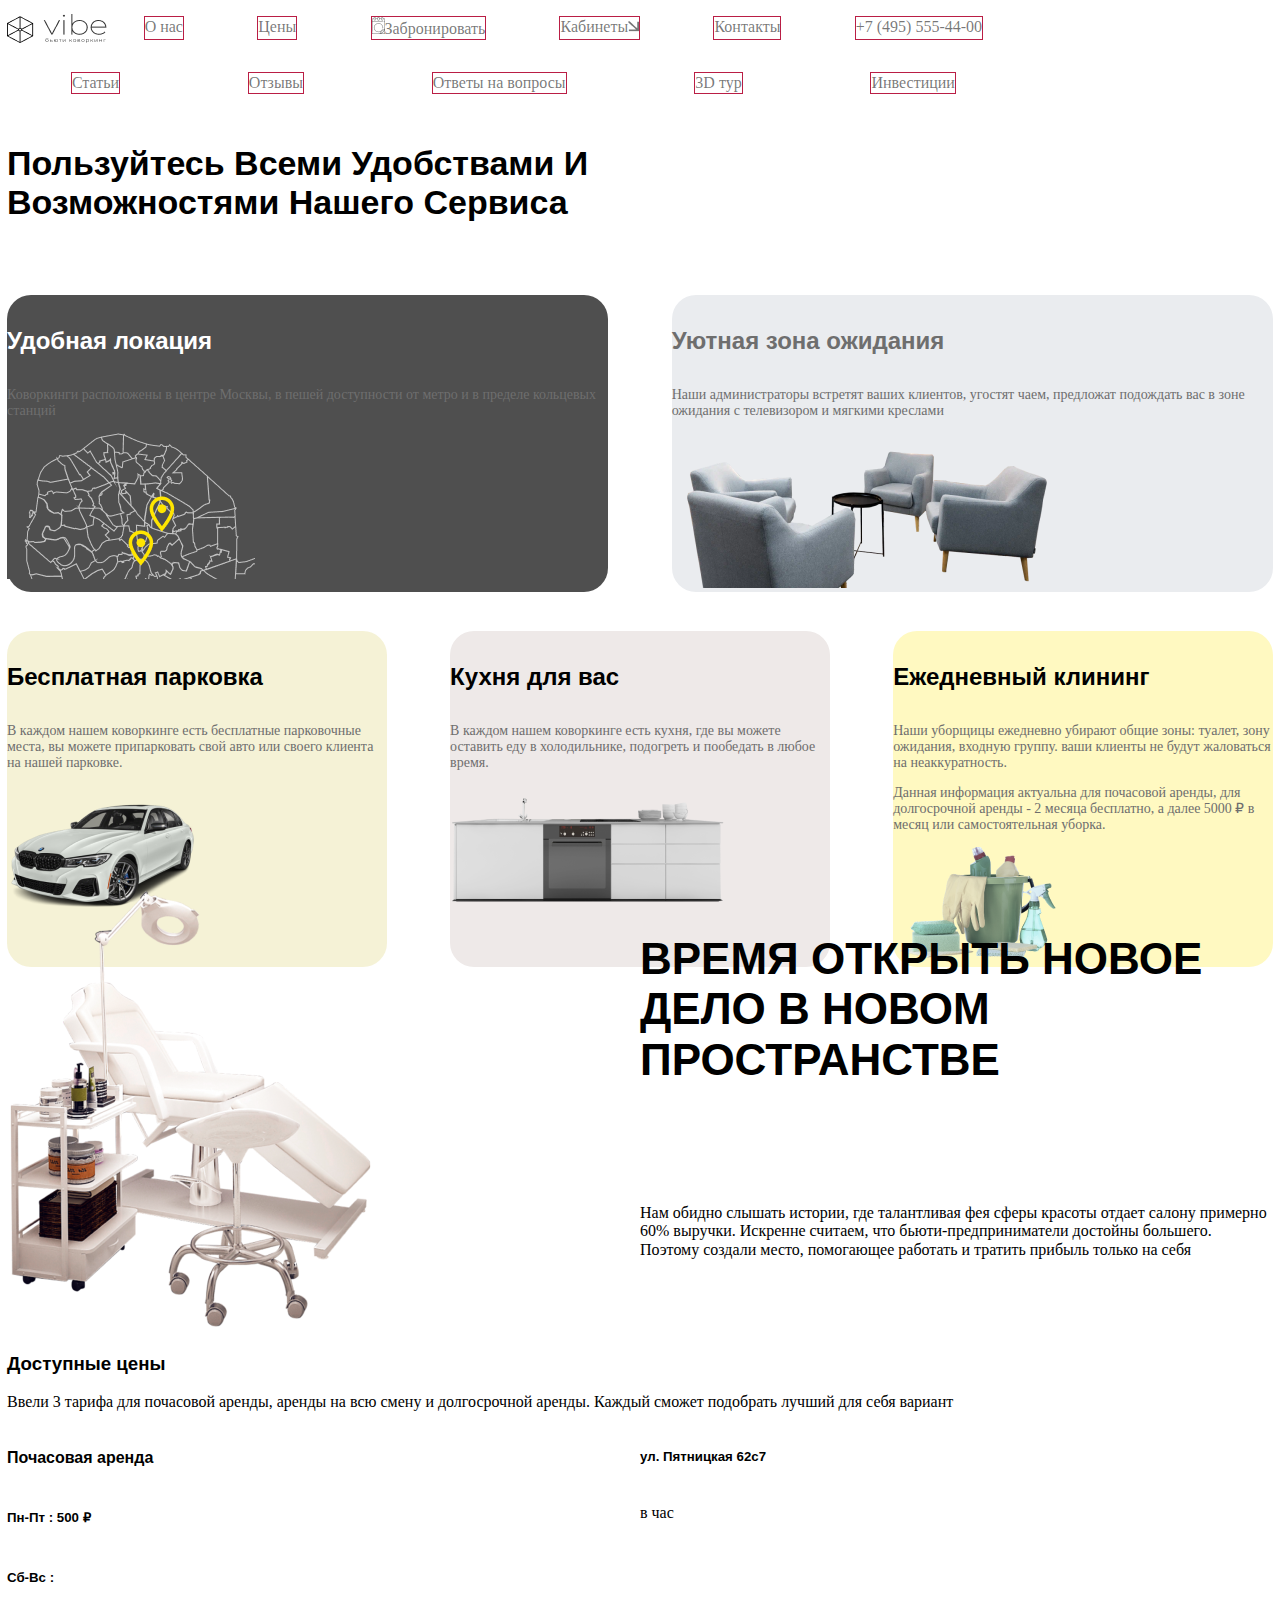
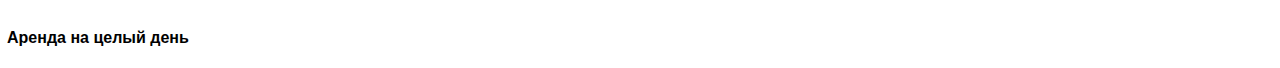
==== index.html @ b263840d "first commit" ====
<!DOCTYPE html>
<html lang="ru">

<head>
    <meta charset="UTF-8">
    <meta http-equiv="X-UA-Compatible" content="IE=edge">
    <meta name="viewport" content="width=device-width, initial-scale=1.0">
    <title>VIBE Бьюти коворкинг</title>
    <link rel="stylesheet" href="./assets/style/normalize.css">
    <link rel="stylesheet" href="./assets/style/style.css">
    <link rel="preconnect" href="https://fonts.googleapis.com">
    <link rel="preconnect" href="https://fonts.gstatic.com" crossorigin>
    <link href="https://fonts.googleapis.com/css2?family=Tenor+Sans&display=swap" rel="stylesheet">
    <link rel="shortcut icon" href="./assets/images/lg.png" type="image/png">

</head>

<body>
    <div class="container">
        <header class="header">
            <!-- ===============навигация в шапке -->
            <nav>
                <div class="navbar one">
                    <img class="logo" src="./assets/images/logo.png" alt="логотип">
                    <ul class="nav one">
                        <li><a href="#" target="_blank">О нас</a></li>
                        <li><a href="#" target="_blank">Цены </a></li>
                        <li><a href="#" target="_blank">
                                <img class="img" src="./assets/images/img1.png" alt="бронь">Забронировать</a></li>
                        <li><a href="#" target="_blank">
                                Кабинеты<img class="img" src="./assets/images/img2.png" alt="Кабинеты"></a></li>
                        <li><a href="#" target="_blank">Контакты</a></li>
                        <li id="phone"><a href="tel:+74955554400"><span class="icon flaticon-phone-call-1">+7 (495)
                                    555-44-00</span></a>
                        </li>
                    </ul>
                </div>
            </nav>
            <nav class="navbar more_detailed">
                <ul class="nav twoo">
                    <li><a href="#" target="_blank">Статьи</a></li>
                    <li><a href="#" target="_blank">Отзывы</a></li>
                    <li><a href="#" target="_blank">Ответы на вопросы</a></li>
                    <li><a href="#" target="_blank">3D тур</a></li>
                    <li><a href="#" target="_blank">Инвестиции</a></li>
                </ul>
            </nav>
        </header>
        <main>
            <!-- ===============ПЕРВАЯ СТРАНИЦА -->
            <!-- <section class="home">
                <div class="text">
                    <h1>Кабинеты для бьюти мастеров всех профессий </h1>
                    <p>Занимайтесь любимым делом, зарабатывая <span>до 1 000 000 руб./год,</span> арендуя локации в
                        одной
                        из 2 точек сети Vibe Coworking</p>
                    <button>Забронировать время</button>
                </div>
                <div class="image">
                    <img src="assets/images/image1.png" alt="Кабинет">
                </div>
            </section> -->

            <!-- ===============ВТОРАЯ СТРАНИЦА -->
            <section class="our_service">
                <h3>Пользуйтесь всеми удобствами и возможностями нашего сервиса</h3>
                <div class="location">
                    <h4>Удобная локация</h4>
                    <p>Коворкинги расположены в центре Москвы, в пешей доступности от метро и в пределе кольцевых
                        станций
                    </p>
                    <div>
                        <img src="assets/images/Mask_group.png" alt="локация">
                    </div>
                </div>
                <div class="waiting_area">
                    <h4>Уютная зона ожидания</h4>
                    <p>Наши администраторы встретят ваших клиентов, угостят чаем, предложат подождать вас в зоне
                        ожидания с
                        телевизором и мягкими креслами</p>
                    <div>
                        <img src="assets/images/image3.png" alt="зона ожидания">
                    </div>
                </div>
                <div class="parcing">
                    <h4>Бесплатная парковка</h4>
                    <p>В каждом нашем коворкинге есть бесплатные парковочные места, вы можете припарковать свой авто или
                        своего клиента на нашей парковке.</p>
                    <div>
                        <img src="assets/images/image4.png" alt="зона ожидания">
                    </div>
                </div>
                <div class="kitchen">
                    <h4>Кухня для вас</h4>
                    <p>В каждом нашем коворкинге есть кухня, где вы можете оставить еду в холодильнике, подогреть и
                        пообедать в любое время.</p>
                    <div>
                        <img src="assets/images/image5.png" alt="зона ожидания">
                    </div>
                </div>
                <div class="clining">
                    <h4>Ежедневный клининг</h4>
                    <p>Наши уборщицы ежедневно убирают общие зоны: туалет, зону ожидания, входную группу. ваши клиенты
                        не
                        будут жаловаться на неаккуратность.</p>
                    <p class="note">Данная информация актуальна для почасовой аренды, для долгосрочной аренды - 2 месяца
                        бесплатно, а
                        далее 5000 ₽ в месяц или самостоятельная уборка.</p>
                    <div>
                        <img src="assets/images/image6.png" alt="зона ожидания">
                    </div>
                </div>
            </section>
            <!-- ===============ТРЕТЬЯ СТРАНИЦА -->
            <section class="time">
                <div>
                    <img src="assets/images/chair7.png" alt="Кресло"></div>
                <h3>ВРЕМЯ ОТКРЫТЬ НОВОЕ ДЕЛО В НОВОМ ПРОСТРАНСТВЕ</h3>
                <p>Нам обидно слышать истории, где талантливая фея сферы красоты отдает салону примерно 60% выручки.
                    Искренне считаем, что бьюти-предприниматели достойны большего. Поэтому создали место, помогающее
                    работать и тратить прибыль только на себя</p>
            </section>
            <!-- ===============ЧЕТВЕРАЯ СТРАНИЦА -->
            <section class="price">
                <h3>Доступные цены</h3>
                <p>Ввели 3 тарифа для почасовой аренды, аренды на всю смену и долгосрочной аренды. Каждый сможет
                    подобрать
                    лучший для себя вариант</p>
                <article class="time">
                    <h4>Почасовая аренда </h4>
                    <h5>ул. Пятницкая 62с7</h5>
                    <h5>Пн-Пт :
                        <span class="cost">500 ₽</span></h5>
                    <p>в час</p>
                    <h5>Сб-Вс :</h5>

                </article>
                <article class="day">
                    <h4>Аренда на целый день </h4>



                </article>
            </section>
            <!-- ===============ПЯТАЯ СТРАНИЦА -->

        </main>

        <footer>

        </footer>
    </div>
</body>

</html>
---- assets/style/style.css ----
body{
    font-family:  sans-serif;
    font-style: normal;
    font-weight: 400;
    /* box-sizing: border-box;     */
    color: #000000;
    margin: 0 auto;
}
.container {   
    box-sizing: border-box;
    width: 100vw;
    max-width: 1440px;
    padding: 0 7px;
    display: grid;
    margin: 0 auto;
}
h1 ,h2, h3,{ 
    font-family:'Tenor Sans', sans-serif;
}
p{
    font-family: 'TT Norms';
    font-style: normal;
    font-weight: 400;
    font-size: 16px;

}
.navbar{
display: flex;
align-items: center;
width: 100vw;
}
ul.nav{
    display: flex;
    flex-direction: row;
    text-align: center;
    justify-content: space-around;
    width: 100%;
    margin-left: 0px;
    padding-left: 0px;
    list-style: none;
}
ul.nav a {
    display: inline-block;
    text-decoration: none;
    font-family: 'TT Norms';

font-weight: 500;
font-size: 16px;
line-height: 20px;
color: rgba(0, 0, 0, 0.54);
flex: none;
order: 4;
flex-grow: 0;
border: rgb(186, 30, 69) 1px solid;
}
.nav li { 
    display: inline-flex; 
    /* border: aqua 1px solid; */
    
}
button{
    cursor: pointer;
}
.header{
background-color: #fff;

grid-column: 1/2;
grid-row: 1/2;

}
.navbar{
    width: 80%;
    display: inline-flex;
}

/* ===========================ПЕРВАЯ СТРАНИЦА */
.home{
    grid-column: 1/2;
    grid-row: 1/2;
    display: grid;
    grid-template-columns:repeat(2, 1fr) ;
    width: 100%;
    justify-items:center;
   
}
.text{
    grid-template: 1/2;
}
.text h1{
    font-size: 3.8em;
    line-height: 120%;
    color: #36392F; 
}
.text p{
    font-size: 16px;
    line-height: 26px;
color: #000000;
}
.text span{
    font-weight: bold;
}
.text button{
    display: flex;
justify-content: center;
align-items: center;
gap: 10px;
width: 286px;
height: 55px;
background: #FFE600;
border-radius: 4px;
}
.image{
    grid-template: 2/3;
    display: flex;
}
.image img {
    opacity: 0.9;
    z-index: -1;
    background-color: #b77272;
    background-image: url("../images/Group12.png");
    background-size: 100% 100%;
}
/* =========================ВТОРАЯ СТРАНИЦА */
.our_service{
    grid-row: 3/4;
    display: grid;
    grid-template-columns:repeat(6, 1fr) ;
    grid-template-rows: repeat(3, auto);
    /* width: 100%; */
    gap: 5%;
    box-sizing: border-box;
}
.our_service h3{
    grid-column: 1/5;
    grid-row: 1/2;
    box-sizing: border-box;
    font-size: 34px;
    text-transform: capitalize;
    /* width: 100%; */
}
.our_service h4{
    font-size: 24px;
    
}
.our_service p{
    font-size: 14px;
    color: #6E6E6E;
}

.location  {
    grid-column: 1/4;
    grid-row: 2/3;
    box-sizing: border-box;
    background: #4F4F4F;
    border-radius: 24px;
    color: #fff;
}

.location div{
    grid-column: 3/4;
    grid-row: 2/4   
}

.waiting_area{
    grid-column: 4/7;
    grid-row: 2/3;
    box-sizing: border-box;
    background: #EAECEF;
    border-radius: 24px;
    color: #6E6E6E;
}

.parcing{
    grid-column: 1/3;
    grid-row: 3/4;
    box-sizing: border-box;    
    background: rgba(239, 234, 187, 0.6);
border-radius: 24px;
}
.kitchen{
grid-column: 3/5;
grid-row: 3/4;
background: #EEE9E8;
border-radius: 24px;
}
.clining{
grid-column: 5/7;
grid-row: 3/4;
background: #FFF9C1;
border-radius: 24px;
}
.clining.note{
    font-size: 7.5px;
    background-color: #fff;
}
/* =========================Третья СТРАНИЦА */
.time{
    grid-row: 3/4;
    display: grid;
    grid-template-columns: repeat(2, 1fr);
    grid-template-rows: repeat(2, auto);
}
.time div{
    grid-column: 1/2;
    grid-row: 1/3;
}
.time h3{
    grid-column: 2/3;
    grid-row: 1/2;
    font-size: 44px;
text-transform: uppercase;
}
.time p{
    grid-column: 2/3;
    grid-row: 2/3;}
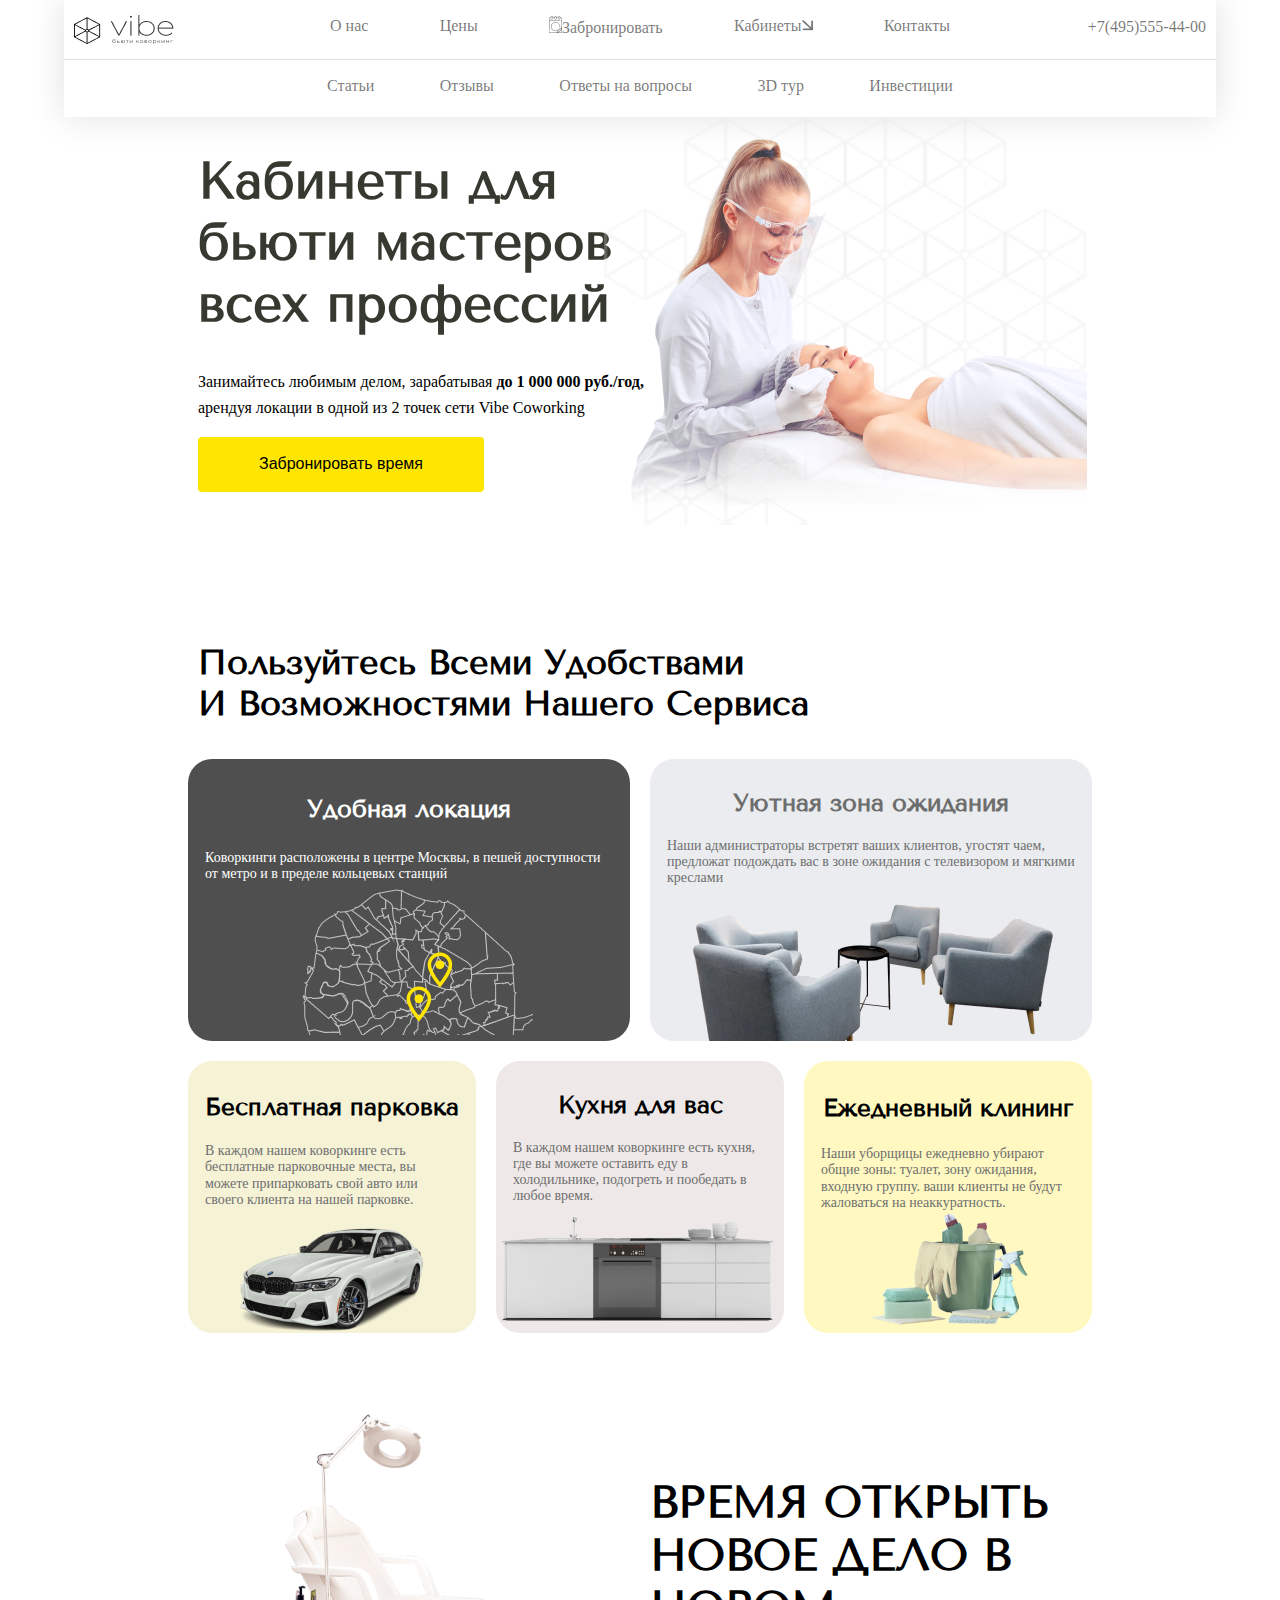
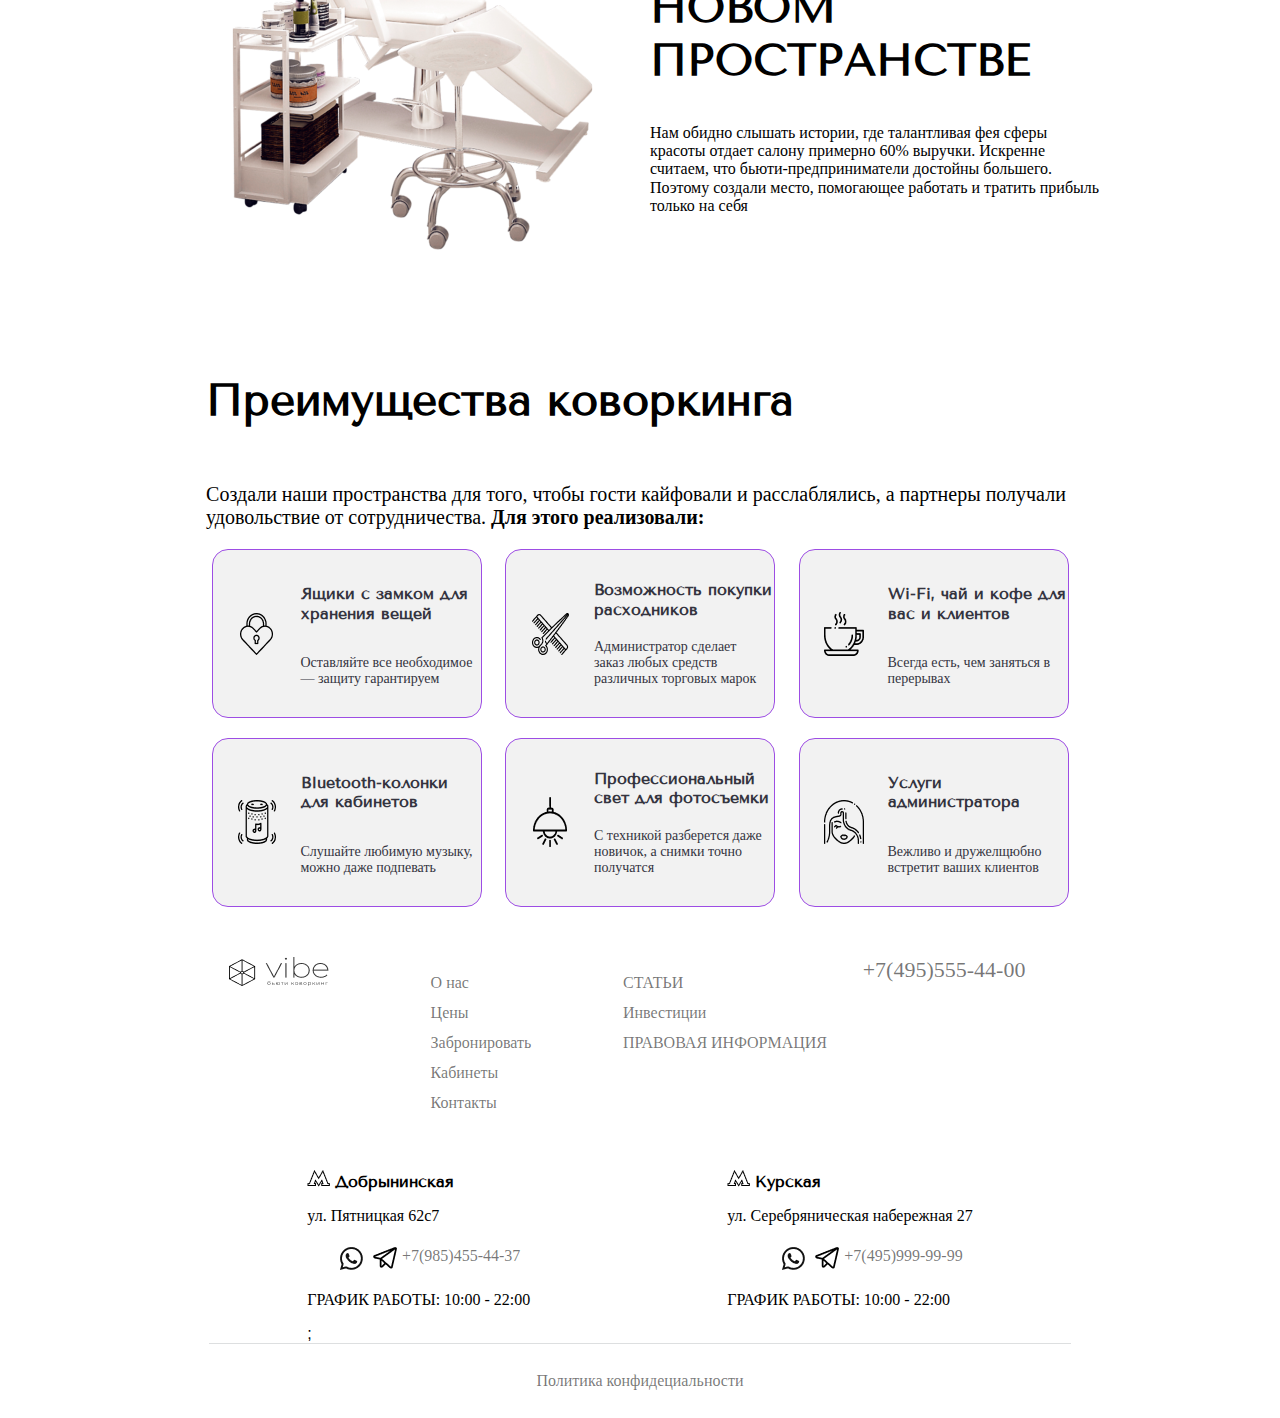
==== commit 00dd4a86: "недочеты" ====
--- a/index.html
+++ b/index.html
@@ -17,137 +17,246 @@
 
 <body>
     <div class="container">
-        <header class="header">
-            <!-- ===============навигация в шапке -->
-            <nav>
-                <div class="navbar one">
+        <!-- ===============навигация в шапке -->
+        <header>
+            <div class="header">
+                <div class="dropdown">МЕНЮ
+                    <!-- выпадающий список -->
+                    <button class="dropbtn">
+                        <i class="fa fa-caret-down"></i>
+                    </button>
+                    <div class="dropdown-content">
+                        <a href="#" target="_blank">О нас</a>
+                        <a href="#" target="_blank">Цены </a>
+                        <a href="#" target="_blank">Кабинеты</a>
+                        <a href="#" target="_blank">Контакты</a>
+                    </div>
+                </div>
+                <div class="nav1">
                     <img class="logo" src="./assets/images/logo.png" alt="логотип">
-                    <ul class="nav one">
+
+                    <nav class="navbar one">
+                        <ul class="nav one">
+                            <li><a href="#" target="_blank">О нас</a></li>
+                            <li><a href="#" target="_blank">Цены </a></li>
+                            <li><a href="#" target="_blank">
+                                    <img class="img" src="./assets/images/img1.png" alt="бронь">Забронировать</a></li>
+                            <li><a href="#" target="_blank">
+                                    Кабинеты<img class="img" src="./assets/images/img2.png" alt="Кабинеты"></a></li>
+                            <li><a href="#" target="_blank">Контакты</a></li>
+                        </ul>
+                    </nav>
+
+                    <div class="phone-link"><a href="tel:+74955554400">+7(495)555-44-00</a>
+                    </div>
+                </div>
+                <div class="nav2">
+                    <nav class="navbar more_detailed">
+                        <ul class="nav twoo">
+                            <li><a href="#" target="_blank">Статьи</a></li>
+                            <li><a href="#" target="_blank">Отзывы</a></li>
+                            <li><a href="#" target="_blank">Ответы на вопросы</a></li>
+                            <li><a href="#" target="_blank">3D тур</a></li>
+                            <li><a href="#" target="_blank">Инвестиции</a></li>
+                        </ul>
+                    </nav>
+                </div>
+            </div>
+        </header>
+        <main class="main">
+            <!-- ===============ПЕРВАЯ СТРАНИЦА -->
+            <section>
+                <div class="home">
+                    <div class="text">
+                        <h1>Кабинеты для бьюти мастеров всех профессий </h1>
+                        <p>Занимайтесь любимым делом, зарабатывая <span>до 1 000 000 руб./год,</span> арендуя локации в
+                            одной
+                            из 2 точек сети Vibe Coworking</p>
+                        <button class="bt">Забронировать время</button>
+                    </div>
+                    <div class="image_1">
+                        <img class="xxl" src="assets/images/image1.png" alt="Кабинет">
+                    </div>
+                </div>
+            </section>
+            <!-- ===============ВТОРАЯ СТРАНИЦА -->
+            <section class="our_service">
+
+                <h3>Пользуйтесь всеми удобствами<br> и возможностями нашего сервиса</h3>
+                <div class="service_items">
+
+                    <div class="item location">
+                        <h4>Удобная локация</h4>
+                        <p id="loc">Коворкинги расположены в центре Москвы, в пешей доступности от метро и в пределе
+                            кольцевых
+                            станций
+                        </p>
+
+                        <img class="xl locat" src="assets/images/Mask_group.png" alt="локация">
+
+                    </div>
+                    <div class="item waiting_area">
+                        <h4>Уютная зона ожидания</h4>
+                        <p>Наши администраторы встретят ваших клиентов, угостят чаем, предложат подождать вас в зоне
+                            ожидания с
+                            телевизором и мягкими креслами</p>
+
+                        <img class="xl wait" src="assets/images/image3.png" alt="зона ожидания">
+
+                    </div>
+                    <div class=" item parcing">
+                        <h4>Бесплатная парковка</h4>
+                        <p>В каждом нашем коворкинге есть бесплатные парковочные места, вы можете припарковать свой
+                            авто
+                            или
+                            своего клиента на нашей парковке.</p>
+
+                        <img class="xl parc" src="assets/images/image4.png" alt="зона ожидания">
+
+                    </div>
+                    <div class="item kitchen">
+                        <h4>Кухня для вас</h4>
+                        <p>В каждом нашем коворкинге есть кухня, где вы можете оставить еду в холодильнике,
+                            подогреть и
+                            пообедать в любое время.</p>
+                        <img class="xl kitch" src="assets/images/image5.png" alt="зона ожидания">
+                    </div>
+                    <div class="item clining">
+                        <h4>Ежедневный клининг</h4>
+                        <p>Наши уборщицы ежедневно убирают общие зоны: туалет, зону ожидания, входную группу. ваши
+                            клиенты
+                            не
+                            будут жаловаться на неаккуратность.</p>
+
+                        <img class="xl clin" src="assets/images/image6.png" alt="зона ожидания">
+
+                    </div>
+                </div>
+
+            </section>
+            <!-- ===============ТРЕТЬЯ СТРАНИЦА -->
+            <section class="time">
+                <div class="image_2">
+                    <img class="xxl" src="assets/images/chair7.png" alt="Кресло">
+                </div>
+                <div class="time_text">
+                    <h2>ВРЕМЯ ОТКРЫТЬ НОВОЕ ДЕЛО В НОВОМ ПРОСТРАНСТВЕ</h2>
+                    <p>Нам обидно слышать истории, где талантливая фея сферы красоты отдает салону примерно 60%
+                        выручки.
+                        Искренне считаем, что бьюти-предприниматели достойны большего. Поэтому создали место, помогающее
+                        работать и тратить прибыль только на себя</p>
+                </div>
+            </section>
+            <!-- ===============ЧЕТВЕРАЯ СТРАНИЦА -->
+            <section class="advantages">
+                <h2>Преимущества коворкинга</h2>
+                <p class="advant_text">Создали наши пространства для того, чтобы гости кайфовали и расслаблялись, а
+                    партнеры получали
+                    удовольствие от сотрудничества.<span> Для этого реализовали:</span>
+                </p>
+                <div class="advant_cards">
+                    <article class="card_list">
+                        <img src="assets/images/lock.png" alt="Замок">
+                        <h6>Ящики с замком для хранения вещей </h6>
+
+                        <p>Оставляйте все необходимое — защиту гарантируем
+                        </p>
+                    </article>
+                    <article class="card_list">
+                        <img src="assets/images/eqipments.png" alt="Расходники">
+                        <h6>Возможность покупки расходников </h6>
+
+                        <p>Администратор сделает заказ любых средств различных торговых марок
+                        </p>
+                    </article>
+                    <article class="card_list">
+                        <img src="assets/images/tea.png" alt="ЧайКофе">
+                        <h6>Wi-Fi, чай и кофе для вас и клиентов </h6>
+
+                        <p>Всегда есть, чем заняться в перерывах
+                        </p>
+                    </article>
+                    <article class="card_list">
+                        <img src="assets/images/Combined_Shape.png" alt="Wi-Fi">
+                        <h6>Bluetooth-колонки для кабинетов </h6>
+
+                        <p>Слушайте любимую музыку, можно даже подпевать
+                        </p>
+                    </article>
+                    <article class="card_list">
+                        <img src="assets/images/svet.png" alt="Свет">
+                        <h6>Профессиональный свет для фотосъемки </h6>
+
+                        <p>С техникой разберется даже новичок, а снимки точно получатся
+                        </p>
+                    </article>
+                    <article class="card_list">
+                        <img src="assets/images/admin.png" alt="Администратор">
+                        <h6>Услуги администратора</h6>
+
+                        <p>Вежливо и дружелщюбно встретит ваших клиентов
+                        </p>
+                    </article>
+                </div>
+            </section>
+        </main>
+        <!-- ============================FOOTER -->
+        <footer class="footer">
+            <div class="footer_one">
+                <img class="logo" src="./assets/images/logo.png" alt="логотип">
+                <nav class="navbar three">
+                    <ul>
                         <li><a href="#" target="_blank">О нас</a></li>
                         <li><a href="#" target="_blank">Цены </a></li>
-                        <li><a href="#" target="_blank">
-                                <img class="img" src="./assets/images/img1.png" alt="бронь">Забронировать</a></li>
-                        <li><a href="#" target="_blank">
-                                Кабинеты<img class="img" src="./assets/images/img2.png" alt="Кабинеты"></a></li>
+                        <li><a href="#" target="_blank">Забронировать</a></li>
+                        <li><a href="#" target="_blank">Кабинеты</a></li>
                         <li><a href="#" target="_blank">Контакты</a></li>
-                        <li id="phone"><a href="tel:+74955554400"><span class="icon flaticon-phone-call-1">+7 (495)
-                                    555-44-00</span></a>
-                        </li>
                     </ul>
-                </div>
-            </nav>
-            <nav class="navbar more_detailed">
-                <ul class="nav twoo">
-                    <li><a href="#" target="_blank">Статьи</a></li>
-                    <li><a href="#" target="_blank">Отзывы</a></li>
-                    <li><a href="#" target="_blank">Ответы на вопросы</a></li>
-                    <li><a href="#" target="_blank">3D тур</a></li>
-                    <li><a href="#" target="_blank">Инвестиции</a></li>
-                </ul>
-            </nav>
-        </header>
-        <main>
-            <!-- ===============ПЕРВАЯ СТРАНИЦА -->
-            <!-- <section class="home">
-                <div class="text">
-                    <h1>Кабинеты для бьюти мастеров всех профессий </h1>
-                    <p>Занимайтесь любимым делом, зарабатывая <span>до 1 000 000 руб./год,</span> арендуя локации в
-                        одной
-                        из 2 точек сети Vibe Coworking</p>
-                    <button>Забронировать время</button>
-                </div>
-                <div class="image">
-                    <img src="assets/images/image1.png" alt="Кабинет">
-                </div>
-            </section> -->
-
-            <!-- ===============ВТОРАЯ СТРАНИЦА -->
-            <section class="our_service">
-                <h3>Пользуйтесь всеми удобствами и возможностями нашего сервиса</h3>
-                <div class="location">
-                    <h4>Удобная локация</h4>
-                    <p>Коворкинги расположены в центре Москвы, в пешей доступности от метро и в пределе кольцевых
-                        станций
-                    </p>
-                    <div>
-                        <img src="assets/images/Mask_group.png" alt="локация">
-                    </div>
-                </div>
-                <div class="waiting_area">
-                    <h4>Уютная зона ожидания</h4>
-                    <p>Наши администраторы встретят ваших клиентов, угостят чаем, предложат подождать вас в зоне
-                        ожидания с
-                        телевизором и мягкими креслами</p>
-                    <div>
-                        <img src="assets/images/image3.png" alt="зона ожидания">
-                    </div>
-                </div>
-                <div class="parcing">
-                    <h4>Бесплатная парковка</h4>
-                    <p>В каждом нашем коворкинге есть бесплатные парковочные места, вы можете припарковать свой авто или
-                        своего клиента на нашей парковке.</p>
-                    <div>
-                        <img src="assets/images/image4.png" alt="зона ожидания">
-                    </div>
-                </div>
-                <div class="kitchen">
-                    <h4>Кухня для вас</h4>
-                    <p>В каждом нашем коворкинге есть кухня, где вы можете оставить еду в холодильнике, подогреть и
-                        пообедать в любое время.</p>
-                    <div>
-                        <img src="assets/images/image5.png" alt="зона ожидания">
-                    </div>
-                </div>
-                <div class="clining">
-                    <h4>Ежедневный клининг</h4>
-                    <p>Наши уборщицы ежедневно убирают общие зоны: туалет, зону ожидания, входную группу. ваши клиенты
-                        не
-                        будут жаловаться на неаккуратность.</p>
-                    <p class="note">Данная информация актуальна для почасовой аренды, для долгосрочной аренды - 2 месяца
-                        бесплатно, а
-                        далее 5000 ₽ в месяц или самостоятельная уборка.</p>
-                    <div>
-                        <img src="assets/images/image6.png" alt="зона ожидания">
-                    </div>
-                </div>
-            </section>
-            <!-- ===============ТРЕТЬЯ СТРАНИЦА -->
-            <section class="time">
-                <div>
-                    <img src="assets/images/chair7.png" alt="Кресло"></div>
-                <h3>ВРЕМЯ ОТКРЫТЬ НОВОЕ ДЕЛО В НОВОМ ПРОСТРАНСТВЕ</h3>
-                <p>Нам обидно слышать истории, где талантливая фея сферы красоты отдает салону примерно 60% выручки.
-                    Искренне считаем, что бьюти-предприниматели достойны большего. Поэтому создали место, помогающее
-                    работать и тратить прибыль только на себя</p>
-            </section>
-            <!-- ===============ЧЕТВЕРАЯ СТРАНИЦА -->
-            <section class="price">
-                <h3>Доступные цены</h3>
-                <p>Ввели 3 тарифа для почасовой аренды, аренды на всю смену и долгосрочной аренды. Каждый сможет
-                    подобрать
-                    лучший для себя вариант</p>
-                <article class="time">
-                    <h4>Почасовая аренда </h4>
-                    <h5>ул. Пятницкая 62с7</h5>
-                    <h5>Пн-Пт :
-                        <span class="cost">500 ₽</span></h5>
-                    <p>в час</p>
-                    <h5>Сб-Вс :</h5>
-
-                </article>
-                <article class="day">
-                    <h4>Аренда на целый день </h4>
-
-
-
-                </article>
-            </section>
-            <!-- ===============ПЯТАЯ СТРАНИЦА -->
-
-        </main>
-
-        <footer>
-
+                </nav>
+                <nav class="navbar four">
+                    <ul>
+                        <li><a href="#" target="_blank">СТАТЬИ</a></li>
+                        <li><a href="#" target="_blank">Инвестиции</a></li>
+                        <li><a href="#" target="_blank">ПРАВОВАЯ ИНФОРМАЦИЯ</a></li>
+                    </ul>
+                </nav>
+                <div class="phone-link call">
+                    <a href="tel:+74955554400">+7(495)555-44-00</a>
+                </div>
+            </div>
+            <div class="footer_twoo">
+                <div class="metro patn">
+                    <div class="location_metro">
+                        <img src="assets/images/metro.png" alt="метро">
+                        <h6>Добрынинская</h6>
+                    </div>
+                    <p>ул. Пятницкая 62с7</p>
+                    <div class="phone-link messenger">
+                        <a href="tel:+79854554437">+7(985)455-44-37</a>
+                        <img src="assets/images/watsap.png" alt="ВОТСАП">
+                        <img src="assets/images/tg.png" alt="телеграмм">
+                    </div>
+                    <p id="work_time">ГРАФИК РАБОТЫ: 10:00 - 22:00</p>
+                </div>
+                <article class="metro sereb">
+                    <div class="location_metro">
+                        <img src="assets/images/metro.png" alt="метро">
+                        <h6>Курская</h6>
+                    </div>
+                    <p>ул. Серебряническая набережная 27</p>
+                    <div class="phone-link messenger">
+                        <a href="tel:+74959999999">+7(495)999-99-99</a>
+                        <img src="assets/images/watsap.png" alt="ВОТСАП">
+                        <img src="assets/images/tg.png" alt="телеграмм">
+                    </div>
+                    <p>ГРАФИК РАБОТЫ: 10:00 - 22:00</p>
+                </article>;
+            </div>
+            <div class="footer_three">
+                <div class="oferta">
+                    <a href="#" target="_blank">Политика конфидециальности</a>
+                </div>
+            </div>
         </footer>
     </div>
 </body>
--- a/assets/style/style.css
+++ b/assets/style/style.css
@@ -1,215 +1,774 @@
+
 body{
     font-family:  sans-serif;
     font-style: normal;
     font-weight: 400;
-    /* box-sizing: border-box;     */
+    box-sizing: border-box;    
     color: #000000;
     margin: 0 auto;
 }
+.xxl img {
+    object-fit: cover;
+    height: auto;
+    width: 100%;
+    max-width: 440px;
+}
+.xl img {
+    height: auto;
+    width: 100%; 
+    max-width: 380px;
+}
 .container {   
     box-sizing: border-box;
-    width: 100vw;
-    max-width: 1440px;
-    padding: 0 7px;
-    display: grid;
+    width: 100%;
+    max-width: 1024px;
     margin: 0 auto;
-}
-h1 ,h2, h3,{ 
+    padding: 0 60px;
+    display: grid;
+    grid-template-columns: 100%;
+    grid-template-rows: repeat(3, auto);
+    grid-template-areas: "header"
+                        "main"
+                        "footer";
+    justify-items:center;
+    
+}
+h1 ,h2, h3, h4, h5, h6{ 
     font-family:'Tenor Sans', sans-serif;
+    line-height: 120%; 
+}
+h1{
+    font-size: 51px;
+}
+h2{
+    font-size:44px;
+}
+h3 {
+    font-size: 34px;
+}
+h4{
+    font-size: 24px;
+}
+h5{
+    font-size: 20px; 
+}
+h6{
+    font-size: 16px;
 }
 p{
     font-family: 'TT Norms';
     font-style: normal;
-    font-weight: 400;
     font-size: 16px;
-
-}
-.navbar{
-display: flex;
-align-items: center;
-width: 100vw;
+}
+span {
+    font-weight: bold;
 }
 ul.nav{
     display: flex;
     flex-direction: row;
     text-align: center;
     justify-content: space-around;
-    width: 100%;
     margin-left: 0px;
     padding-left: 0px;
     list-style: none;
 }
-ul.nav a {
+a {
     display: inline-block;
     text-decoration: none;
     font-family: 'TT Norms';
-
-font-weight: 500;
-font-size: 16px;
-line-height: 20px;
-color: rgba(0, 0, 0, 0.54);
-flex: none;
-order: 4;
-flex-grow: 0;
-border: rgb(186, 30, 69) 1px solid;
+    font-weight: 500;
+    font-size: 16px;
+    line-height: 20px;
+    color: rgba(0, 0, 0, 0.54);
+    flex: none;
+    order: 4;
+    flex-grow: 0;
+}
+a:hover{
+    border-bottom: #B00000 2px solid;
+    color: #000;
+    font-weight: 700;
 }
 .nav li { 
-    display: inline-flex; 
-    /* border: aqua 1px solid; */
-    
+    display: inline-flex;     
 }
 button{
     cursor: pointer;
-}
+    border: none;
+}
+.bt:hover {
+    background-color:rgb(223, 63, 213);
+    transition: 0.7s;
+}
+.bt:focus {
+    outline-color: transparent;
+    outline-style:solid;
+    box-shadow: 0 0 0 2px #9d4de4;
+}
+/* ===========================HEDER=== */
+
 .header{
-background-color: #fff;
-
-grid-column: 1/2;
-grid-row: 1/2;
-
-}
-.navbar{
-    width: 80%;
-    display: inline-flex;
-}
-
-/* ===========================ПЕРВАЯ СТРАНИЦА */
-.home{
+    box-sizing: border-box;
+    grid-area:header ;
+    width: 90vw;
+    display: grid;
+    grid-template-rows: repeat(2, auto);
+    background: #FFFFFF;
+    box-shadow: 0px 0px 34px rgba(0, 0, 0, 0.12);
+    
+}
+.dropdown{
+    display: none;
+}
+.nav1{
+    grid-row: 1/2;
+    display: grid;
+    grid-template-columns: 20% 60% 20%;
+    border-bottom: 1px solid #DDDFE0;
+    align-items: center;
+    
+}
+.nav2{
+    grid-row: 2/3;
+    display: grid;
+    grid-template-columns: 20% 60% 20%;
+}
+.logo{
     grid-column: 1/2;
     grid-row: 1/2;
-    display: grid;
-    grid-template-columns:repeat(2, 1fr) ;
+    margin-left: 10px;
+}
+.navbar.one{
+    grid-column: 2/3;
+    grid-row: 1/2;
+    color: #787878;
+}
+.phone-link{
+    grid-column: 3/4;
+    grid-row: 1/2;
+    display: flex;
+    justify-content: flex-end;
+    box-sizing: border-box;
+    padding-right: 10px;
+}
+#phone-link a{
+    font-size: 1.125em;
+    line-height: 21px;
+    letter-spacing: -1.01538px;
+    color: #000000;
+    
+}
+.navbar.more_detailed{
+    grid-column: 2/3;
+    grid-row: 2/3;
+    color: rgba(0, 0, 0, 0.54);
+}
+/* ===========================ПЕРВАЯ СТРАНИЦА */
+.main{
+    grid-area: main;
+    grid-template-columns: 100%;
+    grid-template-rows: repeat(4, auto);
+    grid-template-areas: 
+    "home"
+    "serv"
+    "time"
+    "advant";
+}
+.home{
+    grid-area: home;
+    box-sizing: border-box;
+    display: grid;
+    grid-template-columns:55% 45% ;
+    grid-template-areas:"text image" ;
     width: 100%;
-    justify-items:center;
-   
 }
 .text{
-    grid-template: 1/2;
+    grid-area:text;
+    margin-left: 10px;
 }
 .text h1{
-    font-size: 3.8em;
-    line-height: 120%;
     color: #36392F; 
 }
 .text p{
-    font-size: 16px;
     line-height: 26px;
-color: #000000;
-}
-.text span{
-    font-weight: bold;
-}
+}
+
 .text button{
     display: flex;
-justify-content: center;
-align-items: center;
-gap: 10px;
-width: 286px;
-height: 55px;
-background: #FFE600;
-border-radius: 4px;
-}
-.image{
-    grid-template: 2/3;
-    display: flex;
-}
-.image img {
+    justify-content: center;
+    align-items: center;
+    gap: 10px;
+    width: 286px;
+    height: 55px;
+    background: #FFE600;
+    border-radius: 4px;
+}
+.image_1{
+    grid-area:image;
+}
+.image_1 img {
     opacity: 0.9;
     z-index: -1;
-    background-color: #b77272;
     background-image: url("../images/Group12.png");
-    background-size: 100% 100%;
+    background-size: cover;
+    margin-left: -20%;
 }
 /* =========================ВТОРАЯ СТРАНИЦА */
 .our_service{
-    grid-row: 3/4;
-    display: grid;
-    grid-template-columns:repeat(6, 1fr) ;
-    grid-template-rows: repeat(3, auto);
-    /* width: 100%; */
-    gap: 5%;
-    box-sizing: border-box;
+    grid-area:serv ;
+    box-sizing: border-box;
+    margin-top: 80px;
+    display: grid;
+    grid-template-columns: 1fr ;
+    grid-template-rows:repeat(2, auto);
+    grid-template-areas: "our_service"
+    "service_items";
+    width: 100%;
+    align-items: center;
+}
+.our_service  h4{
+    margin: 0;
+    margin: 30px auto 20px;
 }
 .our_service h3{
-    grid-column: 1/5;
-    grid-row: 1/2;
-    box-sizing: border-box;
-    font-size: 34px;
+    grid-area: our_service;
+    box-sizing: border-box;
+    box-sizing: border-box;
     text-transform: capitalize;
-    /* width: 100%; */
-}
-.our_service h4{
-    font-size: 24px;
-    
+    margin-left: 10px;
+    width: 100%;
 }
 .our_service p{
     font-size: 14px;
     color: #6E6E6E;
-}
-
+    margin: 0;
+    padding: 0 17px ;
+}
+.service_items{
+    grid-area: service_items;
+    display: grid;
+    grid-template-columns: repeat(6, 1fr);
+    grid-template-rows: repeat(2, auto);
+    grid-template-areas: "l l l w w w"
+                        "p p k k c c";  
+    gap: 20px;
+    margin: 0;
+}
+
+.item{
+    border-radius: 24px;
+    display: flex;
+    flex-direction: column;
+    justify-content: space-evenly;
+    align-items: center;
+    /* height:274px; */
+}
 .location  {
-    grid-column: 1/4;
-    grid-row: 2/3;
-    box-sizing: border-box;
+    grid-area: l;
     background: #4F4F4F;
-    border-radius: 24px;
     color: #fff;
 }
-
-.location div{
-    grid-column: 3/4;
-    grid-row: 2/4   
-}
-
+#loc{color: #fff;}
 .waiting_area{
-    grid-column: 4/7;
-    grid-row: 2/3;
-    box-sizing: border-box;
+    grid-area: w;
     background: #EAECEF;
-    border-radius: 24px;
     color: #6E6E6E;
 }
-
 .parcing{
-    grid-column: 1/3;
-    grid-row: 3/4;
-    box-sizing: border-box;    
+    grid-area: p;
+    box-sizing: border-box;
     background: rgba(239, 234, 187, 0.6);
-border-radius: 24px;
 }
 .kitchen{
-grid-column: 3/5;
-grid-row: 3/4;
-background: #EEE9E8;
-border-radius: 24px;
+    grid-area: k;
+    background: #EEE9E8;
 }
 .clining{
-grid-column: 5/7;
-grid-row: 3/4;
-background: #FFF9C1;
-border-radius: 24px;
-}
-.clining.note{
-    font-size: 7.5px;
-    background-color: #fff;
-}
+    grid-area: c;
+    background: #FFF9C1;
+}
+
 /* =========================Третья СТРАНИЦА */
 .time{
-    grid-row: 3/4;
-    display: grid;
-    grid-template-columns: repeat(2, 1fr);
+    grid-area: time;
+    margin-top: 80px;
+    display: grid;
+    grid-template-columns:repeat(2, 50%) ;
+    grid-template-rows: 100%;
+    grid-template-areas:"ixxl tt";
+    gap:10px;
+    align-items: center;
+    justify-items: center;
+    align-content: center;
+}
+
+.image_2 {
+    grid-area: ixxl;
+}
+.time_text{
+    grid-area: tt;
+    display: inline-block;
+}
+.time h2{
+    margin-right: 1em;
+    text-transform: uppercase;
+}
+
+/* ==========================ЧЕТВЕРТАЯ СТРАНИЦА */
+
+.advantages{
+    grid-area:  advant;
+    margin-top: 80px; 
+    display: flex;
+    flex-direction: column;
+    flex-wrap: nowrap;
+}
+.advantages h2{
+    padding-left: 2%;
+}
+.advant_text{
+    font-size: 20px;
+    margin-left: 2%;
+}
+.advant_cards{
+    display: flex;
+    flex-direction: row;
+    flex-wrap: wrap;
+    width: 100%;
+    justify-content: space-evenly;
+}
+.card_list{
+    display: grid;
+    grid-template-columns:88px 180px ;
     grid-template-rows: repeat(2, auto);
-}
-.time div{
-    grid-column: 1/2;
-    grid-row: 1/3;
-}
-.time h3{
-    grid-column: 2/3;
-    grid-row: 1/2;
-    font-size: 44px;
-text-transform: uppercase;
-}
-.time p{
-    grid-column: 2/3;
-    grid-row: 2/3;}
+    grid-template-areas: "img h6"
+                        "img p";
+    border: #9d4de4 1px solid;
+    background: #F2F2F2;
+    border-radius: 16px;
+    align-items: center;
+    justify-items: center;
+    box-sizing: border-box;
+    margin-bottom: 20px;
+}
+.card_list img{
+    grid-area: img;
+}
+.card_list h6{
+    grid-area: h6;
+    margin: 0;
+    margin: 30px auto 20px;
+    color: #34343F;
+}
+
+.card_list p{
+    grid-area: p;
+    font-size: 14px;
+    margin: auto 7px 30px auto;
+    color: #34343F;
+}
+
+/* ====================================FOOTER */
+.footer{
+    grid-area:footer;
+    display: grid;
+    grid-template-rows: repeat(3, auto);
+    grid-template-areas: 
+    "footer_one"
+    "footer_twoo"
+    "footer_three"
+    ;
+}
+.footer ul, nav{
+    list-style: none;
+    display: flex;
+    flex-direction: column;
+}
+.footer li, a{
+    padding-bottom: 5px;
+}
+.footer_one{    
+    grid-area:footer_one ;
+    display: grid;
+    grid-template-columns:130px repeat(3, minmax(50px, 1fr));
+    grid-template-areas: "flg n_th n_f ph_call";
+    justify-items: center;
+    align-content: stretch;
+    margin-top: 30px;
+}
+.footer_one .logo{
+    grid-area:flg ;
+    margin-left: 10px;
+}
+.footer_one .navbar .three{
+    grid-area:n_th ;
+}
+.footer_one .navbar .four{
+    grid-area:n_f ;
+}
+.footer_one .phone-link{
+    grid-area: ph_call;
+    display: flex;
+    font-weight: 700;
+    font-size: 22px;
+    line-height: 26px;
+    text-align: right;
+    color: #34343F;
+    align-items: flex-start;
+}
+.footer_twoo{
+    grid-area:footer_twoo ;
+    display: grid;
+    grid-template-columns: repeat(2, auto);
+    grid-template-areas: "metro_patn metro_sereb";
+    justify-content: space-around;
+    margin-top: 30px;    
+    border-bottom: #DDDFE0 1px solid;
+    
+}
+.metro .patn{
+    grid-area: metro_patn;
+    display: flex;
+    flex-direction: column;
+}
+.metro .sereb{
+    grid-area: metro_sereb;
+    display: flex;
+    flex-direction: column;
+}
+.location_metro h6{
+    display: inline;
+    font-weight: 700;
+}
+.phone-link.call a{
+    font-weight: 500;
+    font-size: 22px;
+    line-height: 26px;
+    align-items: center;
+}
+.phone-link.messenger{
+    align-items: center;
+}
+.phone-link img{
+    margin:5px ;
+}
+.footer_three{
+    grid-area: footer_three;
+    color: #A5A5B3;
+}
+.oferta{
+    margin: 20px auto 20px;
+    font-size: 14px;
+    line-height: 34px;
+    text-align:center; 
+}
+
+/* ====================================@MEDIA */
+@media (min-width: 768px) and (max-width: 1023px) {
+    h1{
+        font-size: 48px;
+    }
+    h2{
+        font-size: 34px;
+    }
+    h3 {
+        font-size: 34px;
+    }
+    h4 {
+        font-size: 18px;
+    }
+    .item p{
+        font-size: 12px;
+    }
+    .advant_text {
+        font-size: 16px
+    }
+   
+    /* ================================HEDER */
+
+    .img{
+        display: none;}
+    a{
+        font-size: 12px;}
+    #phone-link a{
+        font-size: 14px;
+        line-height: 18px;
+        width: 80px;
+    }
+
+    /* ================================ПЕРВАЯ */
+    .home{
+        display: flex;
+        flex-direction: row;
+        flex-wrap: wrap;
+        width: 100%;
+        justify-content: center;
+    }
+    .image_1 img {
+        z-index: -1;
+        margin-top: -19%;
+        margin-left: 24%;
+        object-position: 60px 0;
+        opacity: 0.8;
+        position: relative;
+    }  
+    /* ==========================МЕДИА ВТОРАЯ  стр*/
+
+    .locat{
+        width: 240px;
+        height: 130px;
+    }
+    .wait{
+        width: 320px;
+    }
+    .parc{
+        width: 160px;
+    }
+    .kitch{
+        width: 225px;
+    }
+    .clin{
+        width: 130px;
+    }
+    .item img{
+        max-width: 280px;
+    }
+} 
+
+/* ====================================@MEDIA2 */
+@media (min-width:374px) and (max-width:767px)  {
+    h1{
+        font-size: 35px;
+    }
+    h2{
+        font-size: 24px;
+    }
+    h3 {
+        font-size: 24px;
+    }
+    h4 {
+        font-size: 18px;
+    }
+    .item p{
+        font-size: 12px;
+    }
+    
+    .container { 
+    box-sizing: border-box;
+    width: 100%;    
+    display: grid;
+    margin: 0 auto;
+    padding: 10px;
+    }
+     .header{
+    display: flex;
+    flex-direction: row;
+    flex-wrap: nowrap;
+    margin: 0;
+    padding: 0;
+    align-items: center;
+    justify-content: space-evenly;
+    } 
+    /* =========РАСКРЫВАЮЩИЙСЯ СПИСОК МЕНЮ */
+    .dropdown{
+    display: flex;
+    }
+
+    .dropdown {
+    float: left;
+    overflow: hidden;
+}
+    .dropdown .dropbtn {
+    font-size: 16px;  
+    border: none;
+    outline: none;
+    color: rgb(216, 29, 29);
+    padding: 14px 16px;
+    background-color: inherit;
+    font-family: inherit;
+    margin: 0;
+    }
+
+    .navbar a:hover, .dropdown:hover .dropbtn {
+    background-color: red;
+    }
+
+    .dropdown-content {
+    display: none;
+    position: absolute;
+    background-color: #f9f9f9;
+    min-width: 160px;
+    box-shadow: 0px 8px 16px 0px rgba(0,0,0,0.2);
+    z-index: 1;
+    }
+
+    .dropdown-content a {
+    float: none;
+    color: black;
+    padding: 12px 16px;
+    text-decoration: none;
+    display: block;
+    text-align: left;
+    }
+
+    .dropdown-content a:hover {
+    background-color: #ddd;
+    }
+
+    .dropdown:hover .dropdown-content {
+    display: block;
+    }
+      /* =========РАСКРЫВАЮЩИЙСЯ СПИСОК МЕНЮ> см выше */
+    .navbar.one{
+    display: none;
+    }
+    .nav2{
+    display: none;
+    }
+    .logo{
+    margin-right: 20px;
+    }
+    .xxl img{
+    max-width: 380px;
+    margin: 0 auto;
+    }
+    
+    .home{
+    box-sizing: border-box;
+    display: grid;
+    width: 100%;
+    grid-template-columns:100%;
+    grid-template-areas:"text"
+                        "image" ;
+    margin: 0 auto;
+   }
+.text p{
+    display: none;
+}
+.image_1 img {
+    z-index: 1;
+    margin: 0 auto;
+    opacity: 0.8;
+    max-width: 100%;
+    height: auto;
+}  
+
+.service_items{
+    display: grid;
+    grid-template-columns: 80%;
+    grid-template-rows: repeat(5, auto);
+    grid-template-areas: "l "
+                        "w"
+                        "p"
+                        "k"
+                        "c";
+    /* margin: 0 auto; */
+}
+.time{
+    box-sizing: border-box;
+    margin: 0 10px;
+    grid-area: time;
+    display: flex;
+    flex-direction: column;
+    flex-wrap: wrap;
+    display: grid;
+    grid-template-columns: 100%;
+    grid-template-rows: repeat(2, auto);
+    grid-template-areas:"tt"
+                        "ixxl";
+    width: 70%;
+    }
+    .time_text{
+        padding-left: 50px;
+    }
+
+    .image_2{
+        max-width: 350px;
+    width: 100%;
+    }
+    .wait{
+        max-width: 270px;
+    }
+.service_items{
+    justify-content: center;
+}
+.card_list{
+    width: 80%;
+    justify-content: center;
+}
+.item{
+    margin: 0 auto;
+}
+.footer_one{    
+    display: grid;
+    grid-template-columns:100%;
+    grid-template-rows: repeat(4, auto);
+    grid-template-areas: 
+    "flg"
+    "n_th"
+    "n_f"
+    "ph_call";
+    justify-items: center;
+    align-content: stretch;
+    margin:0 auto;
+    padding-top: 30px;
+}
+
+    .footer_twoo{
+    grid-row: 2/3;
+    display: grid;
+    grid-template-columns: 100%;
+    grid-template-rows: repeat(2, auto);
+    grid-template-areas: "metro_patn"
+                        "metro_sereb";
+    justify-content: space-around;
+    margin:0 auto;
+}
+
+    .phone-link.messenger{
+        display: inline;
+        margin-bottom: 20px;
+    }
+
+}
+
+
+
+
+
+
+
+
+
+
+
+
+
+
+
+
+
+
+
+
+
+
+
+
+
+
+
+
+
+
+
+
+
+
+
+
+
+
+
+
+
